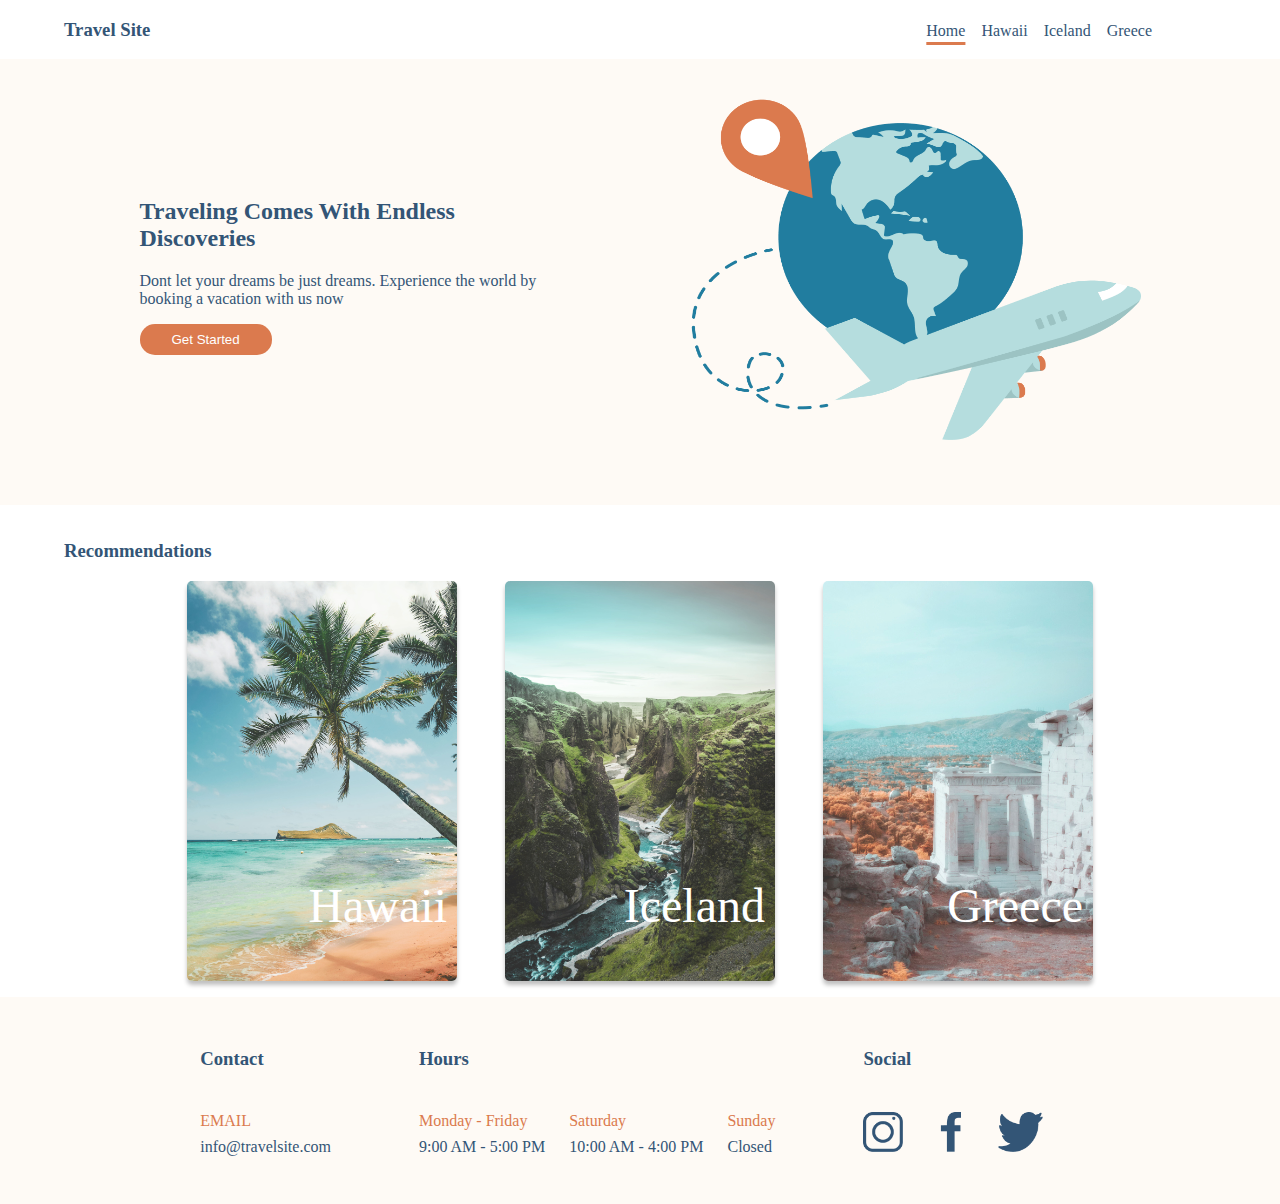
==== Index.html @ 59b2318c "my first version" ====
<!DOCTYPE html>
<html lang="en">
  <head>
    <meta charset="UTF-8" />
    <meta http-equiv="X-UA-Compatible" content="IE=edge" />
    <meta name="viewport" content="width=device-width, initial-scale=1.0" />
    <link href="./css/global.css" rel="stylesheet" />
    <link href="./css/main.css" rel="stylesheet" />
    <title>Will's Travel Site</title>
  </head>
  <body>
    <!--Nav Bar Starts here -->
    <header>
      <nav class="nav__flex">
        <a href="./Index.html"><h3 class="nav__wordmark">Travel Site</h3></a>
        <ul class="nav__flex">
          <li class="nav__home--style"><a href="./Index.html">Home</a></li>
          <li><a href="./pages/hawaii.html">Hawaii</a></li>
          <li><a href="./pages/iceland.html">Iceland</a></li>
          <li><a href="./pages/greece.html">Greece</a></li>
        </ul>
      </nav>
    </header>
    <!--The Hero Section starts here-->
    <main>
      <section class="main__section1--backgroundcolor">
        <div class="main__section1--hero">
          <div class="main__section1--h2">
            <h2>Traveling Comes With Endless Discoveries</h2>
            <p>
              Dont let your dreams be just dreams. Experience the world by
              booking a vacation with us now
            </p>
            <button type="button">Get Started</button>
          </div>
          <img
            src="./assets/Images/hero.png"
            alt="Globe Jet"
            width="450"
            height="350"
          />
        </div>
      </section>
      <!--Hero ends here amd Recommendations start below-->
      <section>
        <div class="main__section2--h3">
          <h3>Recommendations</h3>
        </div>
        <!--Card Locations 1-->
        <div class="main__container--flex">
          <a href="./pages/hawaii.html" class="locations__card--hawaii">
            <p class="locations__title">Hawaii</p>
          </a>

          <a href="./pages/iceland.html" class="locations__card--iceland">
            <p class="locations__title">Iceland</p>
          </a>
          <a href="./pages/greece.html" class="locations__card--greece">
            <p class="locations__title">Greece</p>
          </a>
        </div>
      </section>
    </main>
    <footer>
      <div class="footer__nav--layout">
        <div class="footer__nav--vertical">
          <h3>Contact</h3>
          <div class="horizontal">
            <ul>
              <li><span class="footer__li--color">EMAIL</span></li>
              <li>
                <a class="footer__li--email" href="mailto:info@travelsite.com"
                  >info@travelsite.com</a
                >
              </li>
            </ul>
          </div>
        </div>
        <div class="footer__nav--layout">
          <div class="footer__nav--vertical">
            <h3>Hours</h3>
            <div class="horizontal">
              <ul>
                <li><span class="footer__li--color">Monday - Friday</span></li>
                <li>9:00 AM - 5:00 PM</li>
              </ul>
              <ul>
                <li><span class="footer__li--color">Saturday</span></li>
                <li>10:00 AM - 4:00 PM</li>
              </ul>
              <ul>
                <li><span class="footer__li--color">Sunday</span></li>
                <li>Closed</li>
              </ul>
            </div>
          </div>
          <div class="footer__nav--layout">
            <div class="footer__nav--vertical">
              <h3>Social</h3>
              <div class="footer__nav--icons">
                <ul>
                  <li>
                    <a href="https://instagram.com" target="_blank">
                      <img
                        class="footer__nav--icon"
                        src="./assets/Icons/icon-instagram.png"
                        alt="Intagram"
                    /></a>
                  </li>
                  <li>
                    <a href="https://facebook.com" target="_blank">
                      <img
                        class="footer__nav--icon"
                        src="./assets/Icons/icon-facebook.png"
                        alt="Facebook"
                    /></a>
                  </li>
                  <li>
                    <a href="https://twitter.com" target="_blank">
                      <img
                        class="footer__nav--icon"
                        src="./assets/Icons/icon-twitter.png"
                        alt="Twitter"
                    /></a>
                  </li>
                </ul>
              </div>
            </div>
          </div>
        </div>
      </div>
    </footer>
  </body>
</html>
---- css/global.css ----
body {

    font-family:Verdana;
    margin: 0;

}

/* Navigation Bar Starts Here*/
header{

    background-color: #FFFFFF;
  /*  color: #335576;*/ 
    
}

.nav__home--style{

    text-decoration:underline;
    text-decoration-color: #DB7A4E;
    text-underline-offset:0.4rem;
    text-decoration-thickness:0.2rem;
}

header a{
 text-decoration: none; 
 color: #335576;

}


.nav__flex{
display:flex;
flex-direction: row;
list-style-type: none;
Justify-content: space-between;
align-items: baseline;
gap: 1rem;
padding-left: 4rem;
padding-right:4rem;


}


.nav__wordmark{

 color: #335576; 

 
}

/* Navigation Ends Starts Here*/

/* Footer starts here*/

footer{
    background-color: #FEFAF5;
    color: #335576;


}

.footer__nav--layout{

    display: flex;
    flex-direction: row;
    justify-content: center;

    
}
    

.footer__nav--vertical {
    display: flex;
    flex-direction:column;
    padding:2rem

}

footer li{
    list-style: none;
    padding-top:.5rem;
    padding-right:1.5rem
}

.horizontal {

    display: flex;
    flex-direction: row;

}

.footer__nav--icon:hover{
    transform: scale(1.50)

}

.footer__nav--icons ul{

    display: flex;
    flex-direction: row;
}

 ul{

    padding-left: 0px;

}

.footer__nav--icon{

    max-height: 2.5rem;
    padding-right:.8rem;

}

.footer__li--color{
    color:#DB7A4E ;

}

.footer__li--email {

    text-decoration: none;
    color: inherit;

}
---- css/main.css ----
body{
    margin: 0px
}


/* Hereo Styling starts here*/

.main__section1--backgroundcolor{

background-color: #FEFAF5;

}

.main__section1--hero{

    display: flex;
    justify-content: space-around ;
    padding:4rem;
    padding-top: 2rem;
    align-items: center
}

.main__section1--h2{

    width: 400px;
    color: #335576; 

}

.main__section1--paragraph{
    width: 550px
}

.locations__title {
    Position: absolute;
    bottom: 0px;
    right: 10px;
    color: white;
    font-size: 3rem;

}

button{
    color: white;
    background-color: #DB7A4E;
    padding:.5rem 2rem .5rem 2rem;
    border: none;
    border-radius: 15px;
    font-weight: 500;
   
}

/* Recomendations and Cards*/

.main__section2--h3{

    display: flex;
    justify-content:space-between;
    color: #335576; 
    padding-left: 4rem;
    padding-top: 1rem;
}


.main__container--flex
{
    display:flex;
    justify-content: center;
    gap: 3rem;
    padding-bottom: 1rem;
    
}


   
.image-text{

position: absolute;
bottom: 20px;
right: 20px

    
}

.card_container{
    position: relative;
    color: #FEFAF5;
    font-size: 40px;
    font-family: inherit;
}

.locations__card--greece:hover{
    transform: scale(1.10)

}


.locations__card--hawaii:hover{
    transform: scale(1.10)
}

.locations__card--iceland:hover {
    transform: scale(1.10)

}

/*NEW CARD FORMAT*/

.locations__card--hawaii{ 
    
    height: 400px;
    width:270px;
    border-radius: 5px;
    box-shadow:  0px 4px 4px rgba(0,0,0,.25);
    background-image: url('../assets/Images/hawaii.jpg');
    background-size: cover;
    background-repeat: no-repeat;
    position:relative;
    
    
}


.locations__card--iceland{ 
    
    height: 400px;
    width:270px;
    border-radius: 5px;
    box-shadow: 0px 4px 4px rgba(0,0,0, .25);
    background-image: url('../assets/Images/iceland.jpg');
    background-size: cover;
    background-repeat: no-repeat;
    position: relative;
    
    
}

.locations__card--greece{ 
    
    height: 400px;
    width:270px;
    border-radius: 5px;
    box-shadow: 0px 4px 4px rgba(0,0,0, .25);
    background-image: url('../assets/Images/greece.jpg');
    background-size: cover;
    background-repeat: no-repeat;
    position: relative;
    
    
}
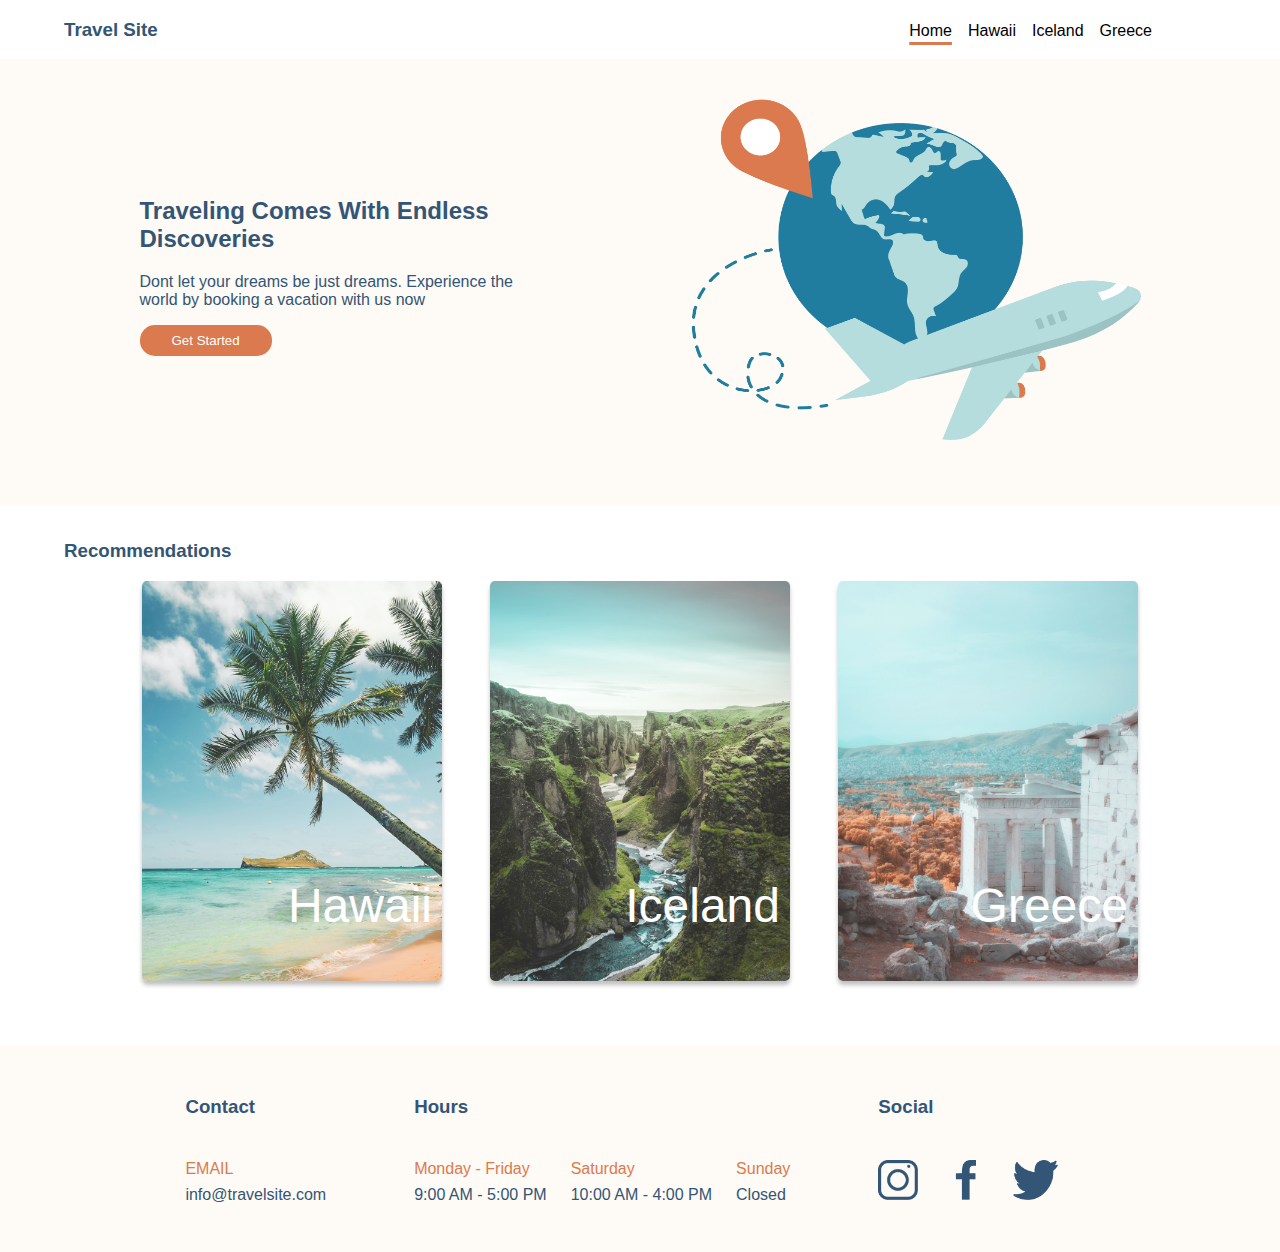
==== commit 4065ffcb: "button and flax wrap touchup" ====
--- a/Index.html
+++ b/Index.html
@@ -14,7 +14,7 @@
       <nav class="nav__flex">
         <a href="./Index.html"><h3 class="nav__wordmark">Travel Site</h3></a>
         <ul class="nav__flex">
-          <li class="nav__home--style"><a href="./Index.html">Home</a></li>
+          <li><a class="nav__home--style" href="./Index.html">Home</a></li>
           <li><a href="./pages/hawaii.html">Hawaii</a></li>
           <li><a href="./pages/iceland.html">Iceland</a></li>
           <li><a href="./pages/greece.html">Greece</a></li>
@@ -31,7 +31,7 @@
               Dont let your dreams be just dreams. Experience the world by
               booking a vacation with us now
             </p>
-            <button type="button">Get Started</button>
+            <a href="http://www.aircanada.com" target="_blank"><button type="button">Get Started</button></a>
           </div>
           <img
             src="./assets/Images/hero.png"
--- a/css/global.css
+++ b/css/global.css
@@ -1,32 +1,46 @@
 body {
 
-    font-family:Verdana;
+    font-family:Verdana, Geneva, Tahoma, sans-serif;
     margin: 0;
 
 }
 
 /* Navigation Bar Starts Here*/
+
 header{
 
     background-color: #FFFFFF;
-  /*  color: #335576;*/ 
+    color: black;
+    
+    
     
 }
+   
+header li{
+    font-weight: 500;
+}
+   
+a:visited{
 
-.nav__home--style{
+    color: black;
+}
+   
+header, a{
+ text-decoration: none; 
+ color: black;
 
-    text-decoration:underline;
-    text-decoration-color: #DB7A4E;
-    text-underline-offset:0.4rem;
-    text-decoration-thickness:0.2rem;
-}
-
-header a{
- text-decoration: none; 
- color: #335576;
+ 
 
 }
 
+.nav__home--style {
+    
+ text-decoration: underline;
+ text-decoration-color: #DB7A4E;
+ text-underline-offset:0.4rem;
+text-decoration-thickness:0.2rem;
+
+}
 
 .nav__flex{
 display:flex;
@@ -38,12 +52,10 @@
 padding-left: 4rem;
 padding-right:4rem;
 
-
 }
 
 
 .nav__wordmark{
-
  color: #335576; 
 
  
--- a/css/main.css
+++ b/css/main.css
@@ -1,9 +1,3 @@
-
-
-body{
-    margin: 0px
-}
-
 
 /* Hereo Styling starts here*/
 
@@ -19,36 +13,42 @@
     justify-content: space-around ;
     padding:4rem;
     padding-top: 2rem;
-    align-items: center
+    align-items: center;
+    flex-wrap: wrap;
 }
 
 .main__section1--h2{
 
-    width: 400px;
+    max-width: 25rem;
+    min-width: 25rem;
     color: #335576; 
 
 }
 
 .main__section1--paragraph{
-    width: 550px
+    width: 34.375rem
 }
 
-.locations__title {
+.locations__title{
     Position: absolute;
     bottom: 0px;
-    right: 10px;
+    right: 0.625rem;
     color: white;
     font-size: 3rem;
 
 }
+button:hover{
+transform:scale(1.2);
+}
 
-button{
+button {
     color: white;
     background-color: #DB7A4E;
     padding:.5rem 2rem .5rem 2rem;
     border: none;
-    border-radius: 15px;
-    font-weight: 500;
+    border-radius: 0.9375rem;
+    font-weight: 500; 
+    
    
 }
 
@@ -57,6 +57,7 @@
 .main__section2--h3{
 
     display: flex;
+    flex-wrap: wrap;
     justify-content:space-between;
     color: #335576; 
     padding-left: 4rem;
@@ -64,12 +65,13 @@
 }
 
 
-.main__container--flex
-{
+.main__container--flex{
+
     display:flex;
     justify-content: center;
     gap: 3rem;
     padding-bottom: 1rem;
+    flex-wrap: wrap;
     
 }
 
@@ -101,7 +103,7 @@
     transform: scale(1.10)
 }
 
-.locations__card--iceland:hover {
+.locations__card--iceland:hover{
     transform: scale(1.10)
 
 }
@@ -110,24 +112,26 @@
 
 .locations__card--hawaii{ 
     
-    height: 400px;
-    width:270px;
-    border-radius: 5px;
+    height: 25rem;
+    max-width :18.75rem;
+    min-width: 18.75rem;
+    border-radius: 0.3125rem;
+    margin-bottom: 3rem;
     box-shadow:  0px 4px 4px rgba(0,0,0,.25);
     background-image: url('../assets/Images/hawaii.jpg');
     background-size: cover;
     background-repeat: no-repeat;
     position:relative;
-    
-    
+
 }
 
 
 .locations__card--iceland{ 
     
-    height: 400px;
-    width:270px;
-    border-radius: 5px;
+    height: 25rem;
+    max-width:18.75rem;
+    min-width: 18.75rem;
+    border-radius: 0.3125rem;
     box-shadow: 0px 4px 4px rgba(0,0,0, .25);
     background-image: url('../assets/Images/iceland.jpg');
     background-size: cover;
@@ -139,9 +143,10 @@
 
 .locations__card--greece{ 
     
-    height: 400px;
-    width:270px;
-    border-radius: 5px;
+    height: 25rem;
+    max-width:18.75rem;
+    min-width: 18.75rem;
+    border-radius: 0.3125rem;
     box-shadow: 0px 4px 4px rgba(0,0,0, .25);
     background-image: url('../assets/Images/greece.jpg');
     background-size: cover;
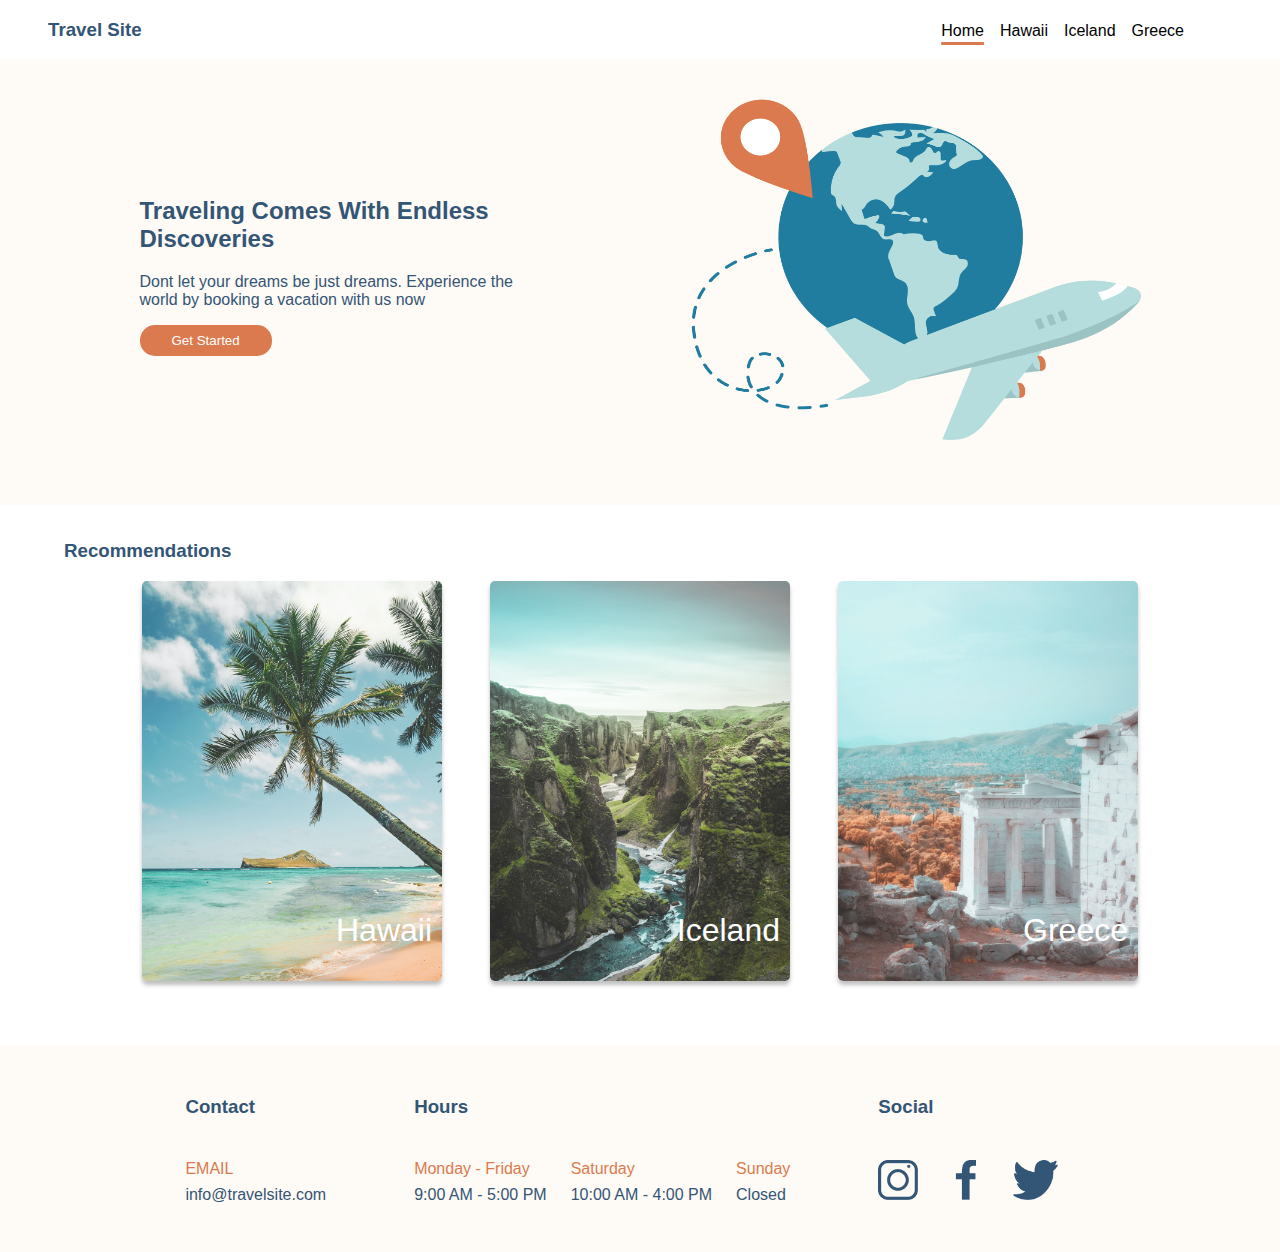
==== commit 16c96d2a: "final CSS cleanup" ====
--- a/Index.html
+++ b/Index.html
@@ -31,7 +31,10 @@
               Dont let your dreams be just dreams. Experience the world by
               booking a vacation with us now
             </p>
-            <a href="http://www.aircanada.com" target="_blank"><button type="button">Get Started</button></a>
+            <form action="https://www.aircanada.com/">
+              <button type="submit">Get Started</button>
+           </form>
+           <!-- <a href="I didnt have time to make a form for the button link</a>-->
           </div>
           <img
             src="./assets/Images/hero.png"
--- a/css/global.css
+++ b/css/global.css
@@ -2,6 +2,7 @@
 
     font-family:Verdana, Geneva, Tahoma, sans-serif;
     margin: 0;
+
 
 }
 
@@ -49,8 +50,8 @@
 Justify-content: space-between;
 align-items: baseline;
 gap: 1rem;
-padding-left: 4rem;
-padding-right:4rem;
+padding-left: 3rem;
+padding-right:3rem;
 
 }
 
--- a/css/main.css
+++ b/css/main.css
@@ -17,6 +17,7 @@
     flex-wrap: wrap;
 }
 
+
 .main__section1--h2{
 
     max-width: 25rem;
@@ -29,14 +30,7 @@
     width: 34.375rem
 }
 
-.locations__title{
-    Position: absolute;
-    bottom: 0px;
-    right: 0.625rem;
-    color: white;
-    font-size: 3rem;
 
-}
 button:hover{
 transform:scale(1.2);
 }
@@ -75,23 +69,25 @@
     
 }
 
-
    
 .image-text{
 
-position: absolute;
-bottom: 20px;
-right: 20px
+    position: absolute;
+    bottom: 20px;
+    right: 20px
 
     
 }
 
-.card_container{
-    position: relative;
-    color: #FEFAF5;
-    font-size: 40px;
-    font-family: inherit;
+
+.locations__title{
+    Position: absolute;
+    bottom: 0px;
+    right: 0.625rem;
+    color: white;
+    font-size: 2rem;
 }
+
 
 .locations__card--greece:hover{
     transform: scale(1.10)
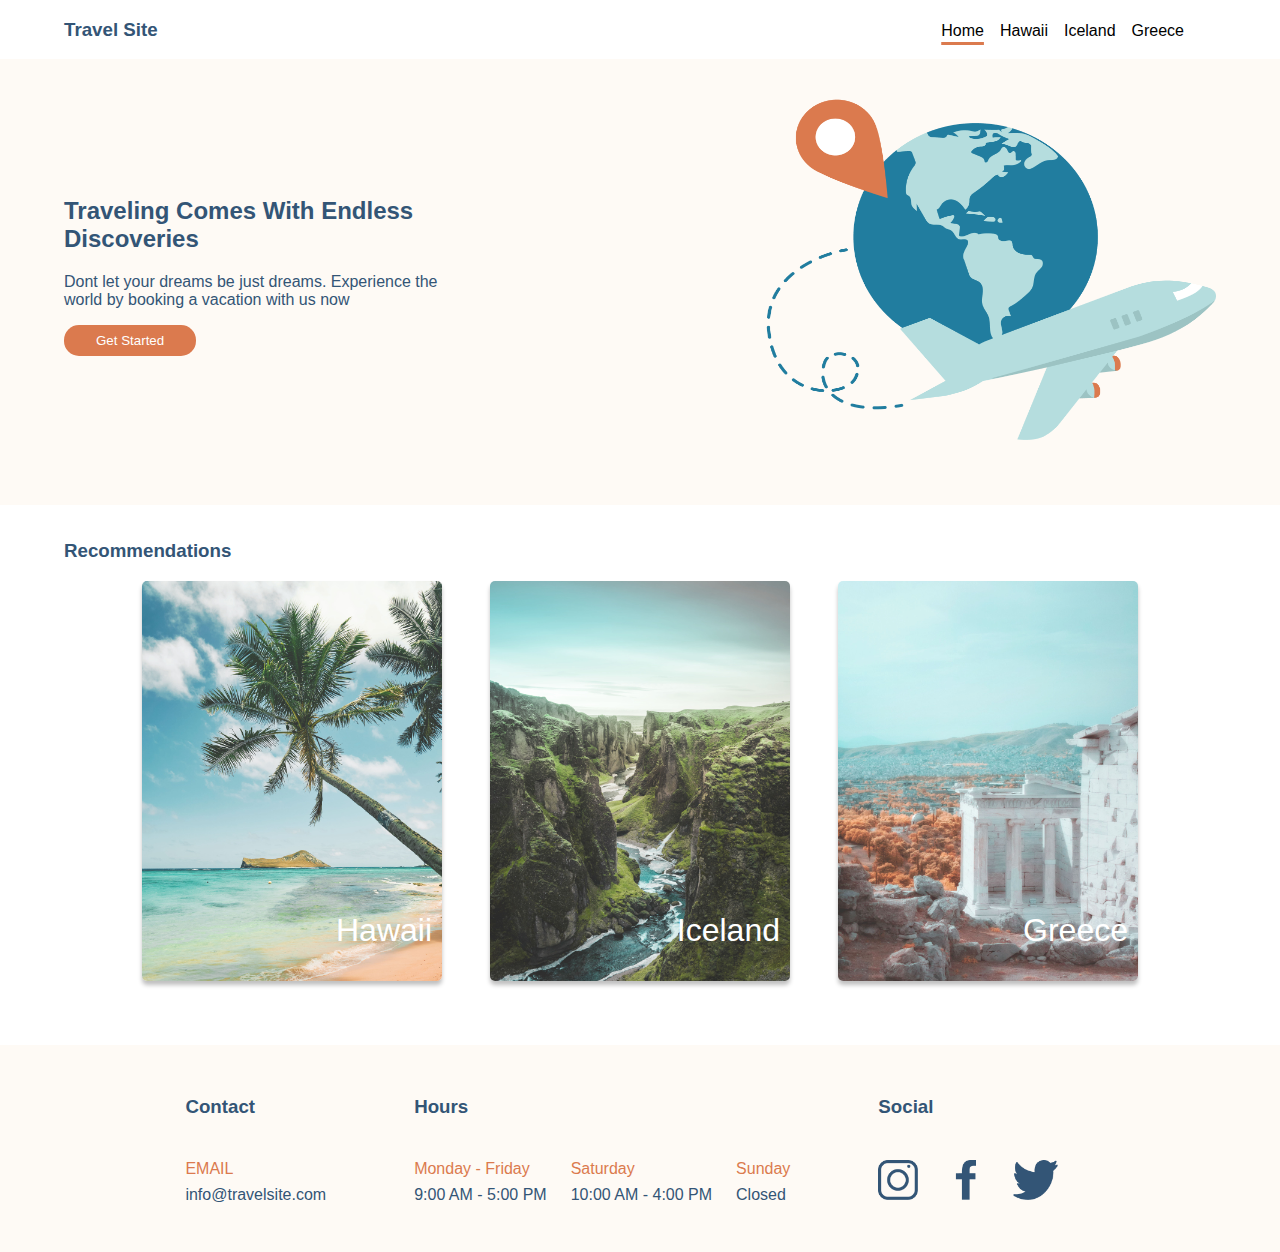
==== commit 616f3bcb: "postition touchup CSS" ====
--- a/Index.html
+++ b/Index.html
@@ -33,8 +33,8 @@
             </p>
             <form action="https://www.aircanada.com/">
               <button type="submit">Get Started</button>
-           </form>
-           <!-- <a href="I didnt have time to make a form for the button link</a>-->
+            </form>
+            <!-- <a href="I didnt have time to make a form for the button link</a>-->
           </div>
           <img
             src="./assets/Images/hero.png"
--- a/css/global.css
+++ b/css/global.css
@@ -50,7 +50,7 @@
 Justify-content: space-between;
 align-items: baseline;
 gap: 1rem;
-padding-left: 3rem;
+padding-left: 4rem;
 padding-right:3rem;
 
 }
--- a/css/main.css
+++ b/css/main.css
@@ -10,7 +10,7 @@
 .main__section1--hero{
 
     display: flex;
-    justify-content: space-around ;
+    justify-content: space-between ;
     padding:4rem;
     padding-top: 2rem;
     align-items: center;
